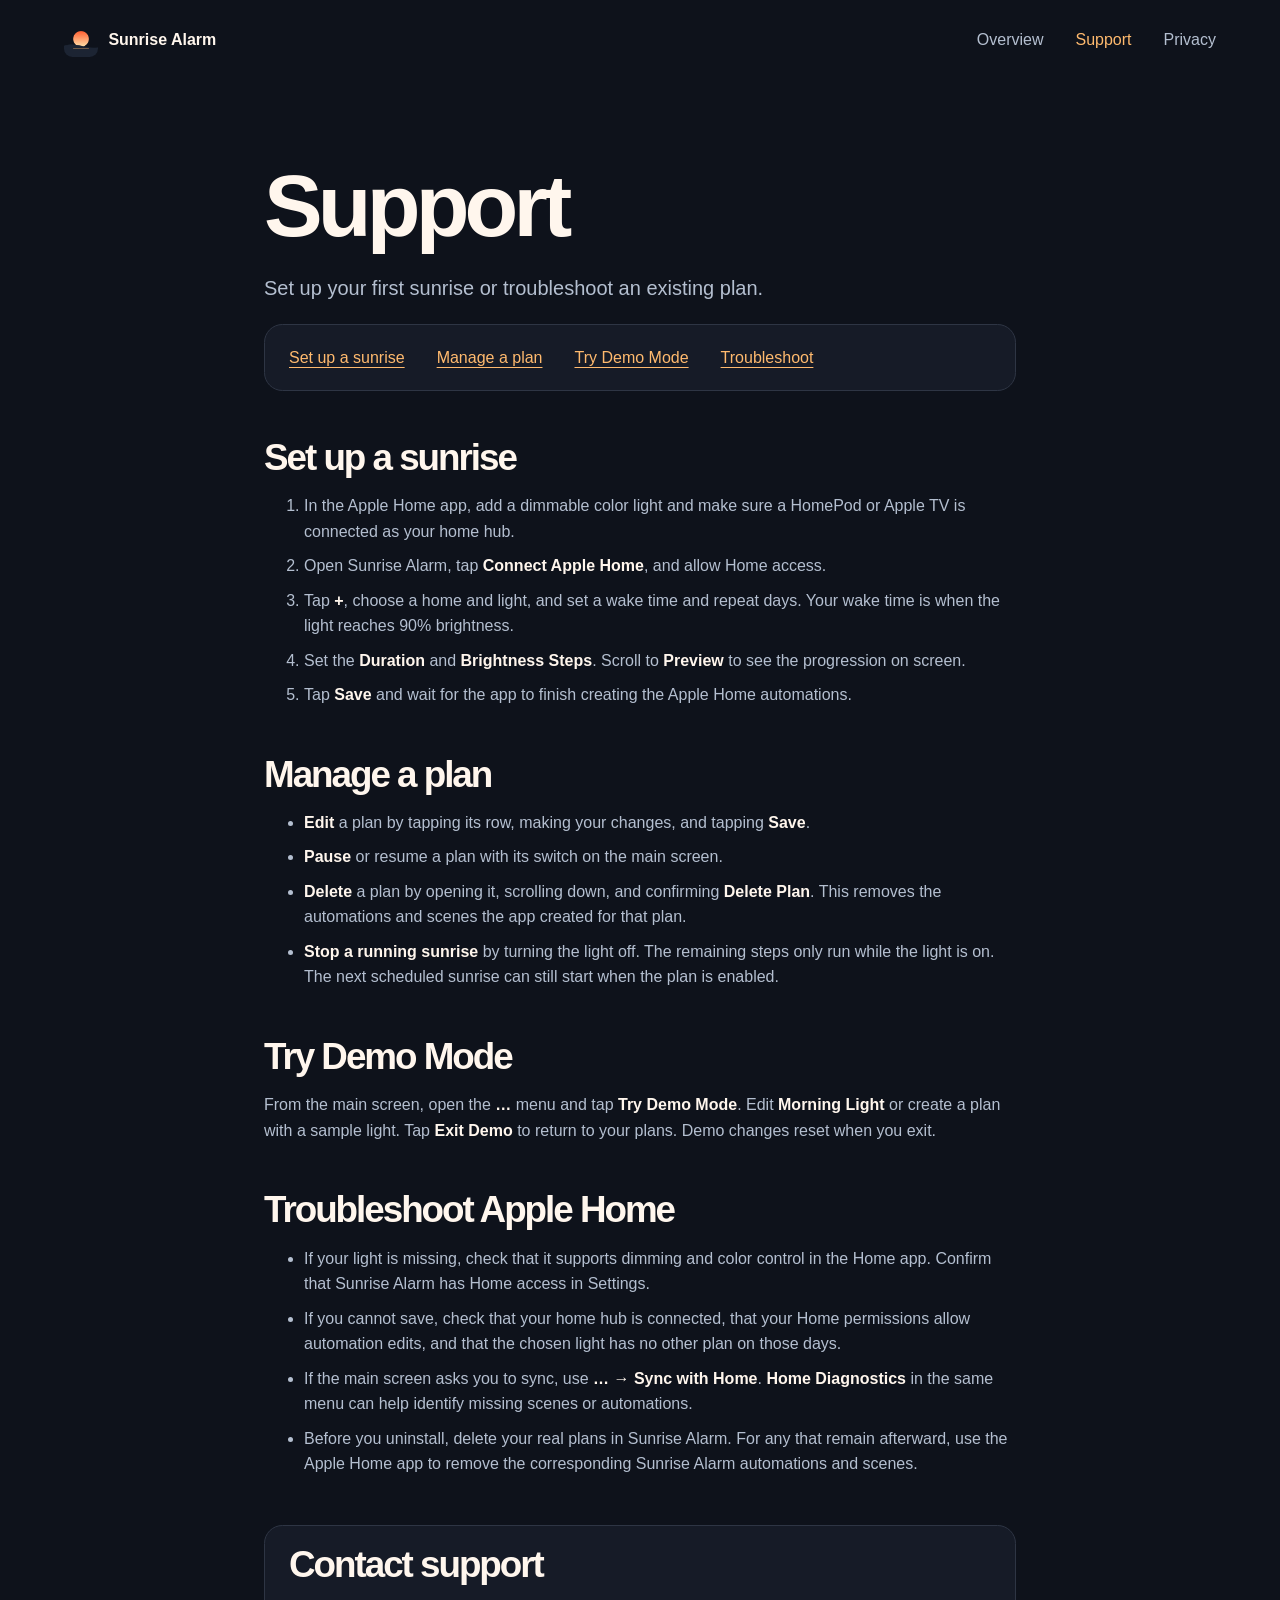
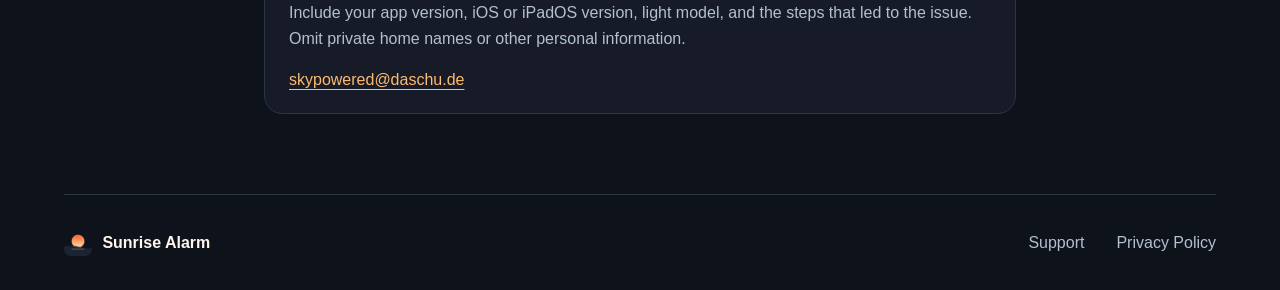
==== support.html @ 4b21ceeb "Publish the Sunrise Alarm product, support, and privacy pages" ====
<!doctype html>
<html lang="en">
<head>
  <meta charset="utf-8">
  <meta name="viewport" content="width=device-width, initial-scale=1">
  <meta name="theme-color" content="#0e121b">
  <title>Support | Sunrise Alarm</title>
  <meta name="description" content="Guides for setting up, editing, and troubleshooting Sunrise Alarm.">
  <link rel="icon" href="assets/icon.png">
  <link rel="stylesheet" href="style.css">
</head>
<body>
  <a class="skip" href="#main">Skip to content</a>
  <header class="site-header">
    <a class="brand" href="./"><img src="assets/icon.png" width="34" height="34" alt="">Sunrise Alarm</a>
    <nav aria-label="Main navigation"><a href="./">Overview</a><a href="support.html" aria-current="page">Support</a><a href="privacy.html">Privacy</a></nav>
  </header>
  <main id="main">
    <article class="document">
      <h1>Support</h1>
      <p class="intro">Set up your first sunrise or troubleshoot an existing plan.</p>
      <nav class="contents" aria-label="On this page">
        <a href="#setup">Set up a sunrise</a><a href="#manage">Manage a plan</a><a href="#demo">Try Demo Mode</a><a href="#troubleshoot">Troubleshoot</a>
      </nav>
      <section id="setup">
        <h2>Set up a sunrise</h2>
        <ol>
          <li>In the Apple Home app, add a dimmable color light and make sure a HomePod or Apple TV is connected as your home hub.</li>
          <li>Open Sunrise Alarm, tap <strong>Connect Apple Home</strong>, and allow Home access.</li>
          <li>Tap <strong>+</strong>, choose a home and light, and set a wake time and repeat days. Your wake time is when the light reaches 90% brightness.</li>
          <li>Set the <strong>Duration</strong> and <strong>Brightness Steps</strong>. Scroll to <strong>Preview</strong> to see the progression on screen.</li>
          <li>Tap <strong>Save</strong> and wait for the app to finish creating the Apple Home automations.</li>
        </ol>
      </section>
      <section id="manage">
        <h2>Manage a plan</h2>
        <ul>
          <li><strong>Edit</strong> a plan by tapping its row, making your changes, and tapping <strong>Save</strong>.</li>
          <li><strong>Pause</strong> or resume a plan with its switch on the main screen.</li>
          <li><strong>Delete</strong> a plan by opening it, scrolling down, and confirming <strong>Delete Plan</strong>. This removes the automations and scenes the app created for that plan.</li>
          <li><strong>Stop a running sunrise</strong> by turning the light off. The remaining steps only run while the light is on. The next scheduled sunrise can still start when the plan is enabled.</li>
        </ul>
      </section>
      <section id="demo">
        <h2>Try Demo Mode</h2>
        <p>From the main screen, open the <strong>…</strong> menu and tap <strong>Try Demo Mode</strong>. Edit <strong>Morning Light</strong> or create a plan with a sample light. Tap <strong>Exit Demo</strong> to return to your plans. Demo changes reset when you exit.</p>
      </section>
      <section id="troubleshoot">
        <h2>Troubleshoot Apple Home</h2>
        <ul>
          <li>If your light is missing, check that it supports dimming and color control in the Home app. Confirm that Sunrise Alarm has Home access in Settings.</li>
          <li>If you cannot save, check that your home hub is connected, that your Home permissions allow automation edits, and that the chosen light has no other plan on those days.</li>
          <li>If the main screen asks you to sync, use <strong>… → Sync with Home</strong>. <strong>Home Diagnostics</strong> in the same menu can help identify missing scenes or automations.</li>
          <li>Before you uninstall, delete your real plans in Sunrise Alarm. For any that remain afterward, use the Apple Home app to remove the corresponding Sunrise Alarm automations and scenes.</li>
        </ul>
      </section>
      <section class="contact">
        <h2>Contact support</h2>
        <p>Include your app version, iOS or iPadOS version, light model, and the steps that led to the issue. Omit private home names or other personal information.</p>
        <a href="mailto:skypowered@daschu.de">skypowered@daschu.de</a>
      </section>
    </article>
  </main>
  <footer class="site-footer">
    <a class="brand" href="./"><img src="assets/icon.png" width="28" height="28" alt="">Sunrise Alarm</a>
    <nav aria-label="Footer navigation"><a href="support.html">Support</a><a href="privacy.html">Privacy Policy</a></nav>
  </footer>
</body>
</html>
---- style.css ----
:root {
  color-scheme: dark;
  --night: #0e121b;
  --surface: #161b27;
  --gold: #ffba6e;
  --text: #fff6ed;
  --secondary: #b4bfd0;
  --line: #2e3544;
  font: 16px/1.6 -apple-system, BlinkMacSystemFont, "Segoe UI", sans-serif;
}
* { box-sizing: border-box; }
body { margin: 0; color: var(--text); background: var(--night); }
a { color: var(--gold); text-underline-offset: .22em; }
a:focus-visible { outline: 2px solid var(--gold); outline-offset: 5px; }
img { max-width: 100%; height: auto; }
.site-header, .site-footer {
  width: min(100% - 3rem, 72rem);
  margin: auto;
  min-height: 5rem;
  display: flex;
  justify-content: space-between;
  align-items: center;
  gap: 1rem;
}
.brand { display: inline-flex; gap: .65rem; align-items: center; color: var(--text); font-weight: 720; text-decoration: none; white-space: nowrap; }
.brand img { border-radius: 25%; }
nav { display: flex; gap: clamp(.7rem, 3vw, 2rem); flex-wrap: wrap; }
.site-header nav a, .site-footer nav a { color: var(--secondary); text-decoration: none; }
.site-header nav a:hover, .site-header nav a[aria-current], .site-footer nav a:hover { color: var(--gold); }
.site-footer { border-top: 1px solid var(--line); min-height: 6rem; }
.skip { position: absolute; top: .5rem; left: .5rem; z-index: 5; padding: 1rem; background: var(--night); transform: translateY(-150%); }
.skip:focus { transform: translateY(0); }
h1, h2 { font-family: ui-rounded, "SF Pro Rounded", -apple-system, sans-serif; line-height: 1.04; letter-spacing: -.055em; margin: 0 0 1rem; }
h1 { font-size: clamp(3.2rem, 8vw, 7.4rem); font-weight: 750; }
h2 { font-size: clamp(1.85rem, 4vw, 3rem); }
p { color: var(--secondary); }
.hero {
  width: min(100% - 3rem, 72rem); margin: 1.25rem auto 0;
  min-height: 38rem; position: relative; isolation: isolate; overflow: hidden;
  border: 1px solid #393343; border-radius: 2.5rem;
  background: #181a2b; display: grid; grid-template-columns: 1fr .95fr; align-items: center;
}
.hero-copy { padding: clamp(2rem, 6vw, 5rem); z-index: 2; }
.hero-copy h1 em { font-style: normal; color: var(--gold); }
.hero-copy p { font-size: clamp(1.05rem, 2vw, 1.35rem); max-width: 24rem; margin: 0 0 2rem; color: #e2dce6; }
.pill { display: inline-flex; align-items: center; gap: 1rem; padding: .75rem 1.2rem; border-radius: 100px; text-decoration: none; background: #ffe0b61c; box-shadow: inset 0 0 0 1px #ffe0b65c; color: #fff3e4; font-weight: 650; }
.pill:hover { background: #ffe0b633; }
.hero-visual { display: grid; align-items: end; justify-items: center; align-self: stretch; min-width: 0; }
.horizon { pointer-events: none; position: absolute; inset: 0; z-index: -1; background: radial-gradient(ellipse at 73% 65%, #cf765b 0, #663d54 35%, transparent 69%), linear-gradient(#131827, #212235 44%, #6b4759); overflow: hidden; }
.sun { position: absolute; width: clamp(13rem, 35vw, 28rem); aspect-ratio: 1; left: 70%; top: 18%; transform: translateX(-50%); border-radius: 100%; background: linear-gradient(#ffd29b, #dd8277); box-shadow: 0 0 75px #f9a97977; }
.hill { position: absolute; width: 145%; height: 48%; left: -20%; bottom: -19%; border-radius: 53% 58% 0 0; transform: rotate(6deg); background: #111522; }
.hero-phone { width: min(62%, 19rem); margin: 2.5rem auto 0; align-self: end; transform: translateY(2.4rem) rotate(7deg); filter: drop-shadow(0 18px 30px #0b0914a0); }
.features { width: min(100% - 3rem, 64rem); margin: clamp(4rem, 10vw, 8rem) auto; display: grid; gap: clamp(3rem, 7vw, 6rem); }
.feature { display: grid; grid-template-columns: 1fr 1fr; gap: clamp(1.5rem, 6vw, 5rem); align-items: center; }
.feature.reverse .feature-copy { order: 1; }
.feature-copy p, .requirements p { font-size: 1.13rem; max-width: 33rem; margin: 0; }
.feature-visual { border-radius: 2rem; min-height: 27rem; height: min(51vw, 32rem); overflow: hidden; display: grid; justify-items: center; align-items: start; background: radial-gradient(ellipse at 51% 70%, #534263, #24283a 69%); border: 1px solid #38364a; }
.feature-visual.warm { background: radial-gradient(ellipse at 51% 60%, #956353, #3b2d42 69%); }
.feature-visual img { width: min(62%, 17rem); margin-top: 2.25rem; filter: drop-shadow(0 14px 21px #0b091488); }
.requirements { width: min(100% - 3rem, 64rem); margin: 0 auto 5.5rem; padding: clamp(1.6rem, 5vw, 3rem); border-radius: 1.8rem; background: var(--surface); border: 1px solid var(--line); }
.text-link { display: inline-block; margin-top: 1.2rem; }
.document { width: min(100% - 3rem, 47rem); margin: clamp(2rem, 7vw, 5rem) auto 5rem; }
.document h1 { font-size: clamp(3rem, 7.2vw, 5.5rem); }
.document h2 { font-size: clamp(1.55rem, 4vw, 2.3rem); }
.document section { margin: 3rem 0 0; scroll-margin-top: 1.5rem; }
.document p, .document li { color: var(--secondary); }
.document .intro { font-size: 1.25rem; }
.document .date { font-size: .9rem; }
.document li + li { margin-top: .55rem; }
.document li strong, .document p strong { color: var(--text); }
.contents, .contact { padding: 1.25rem 1.5rem; border-radius: 1.15rem; background: var(--surface); border: 1px solid var(--line); }
@media (max-width: 680px) {
  .site-header, .site-footer, .hero, .features, .requirements, .document { width: calc(100% - 2rem); }
  .site-header, .site-footer { flex-wrap: wrap; justify-content: space-between; padding: .85rem 0; min-height: auto; font-size: .9rem; }
  .hero { grid-template-columns: 1fr; border-radius: 1.7rem; min-height: auto; }
  .hero-copy { padding: 2rem 1.5rem 0; }
  .hero-copy p { margin-bottom: 1.25rem; }
  .horizon { background: radial-gradient(ellipse at 64% 72%, #cf765b 0, #663d54 37%, transparent 69%), linear-gradient(#131827, #212235 47%, #6b4759); }
  .sun { left: 55%; top: 50%; }
  .hero-phone { width: min(58%, 14.2rem); transform: translateY(2.6rem) rotate(6deg); }
  .feature { grid-template-columns: 1fr; gap: 1rem; }
  .feature.reverse .feature-copy { order: 0; }
  .feature-visual { min-height: 24rem; }
}
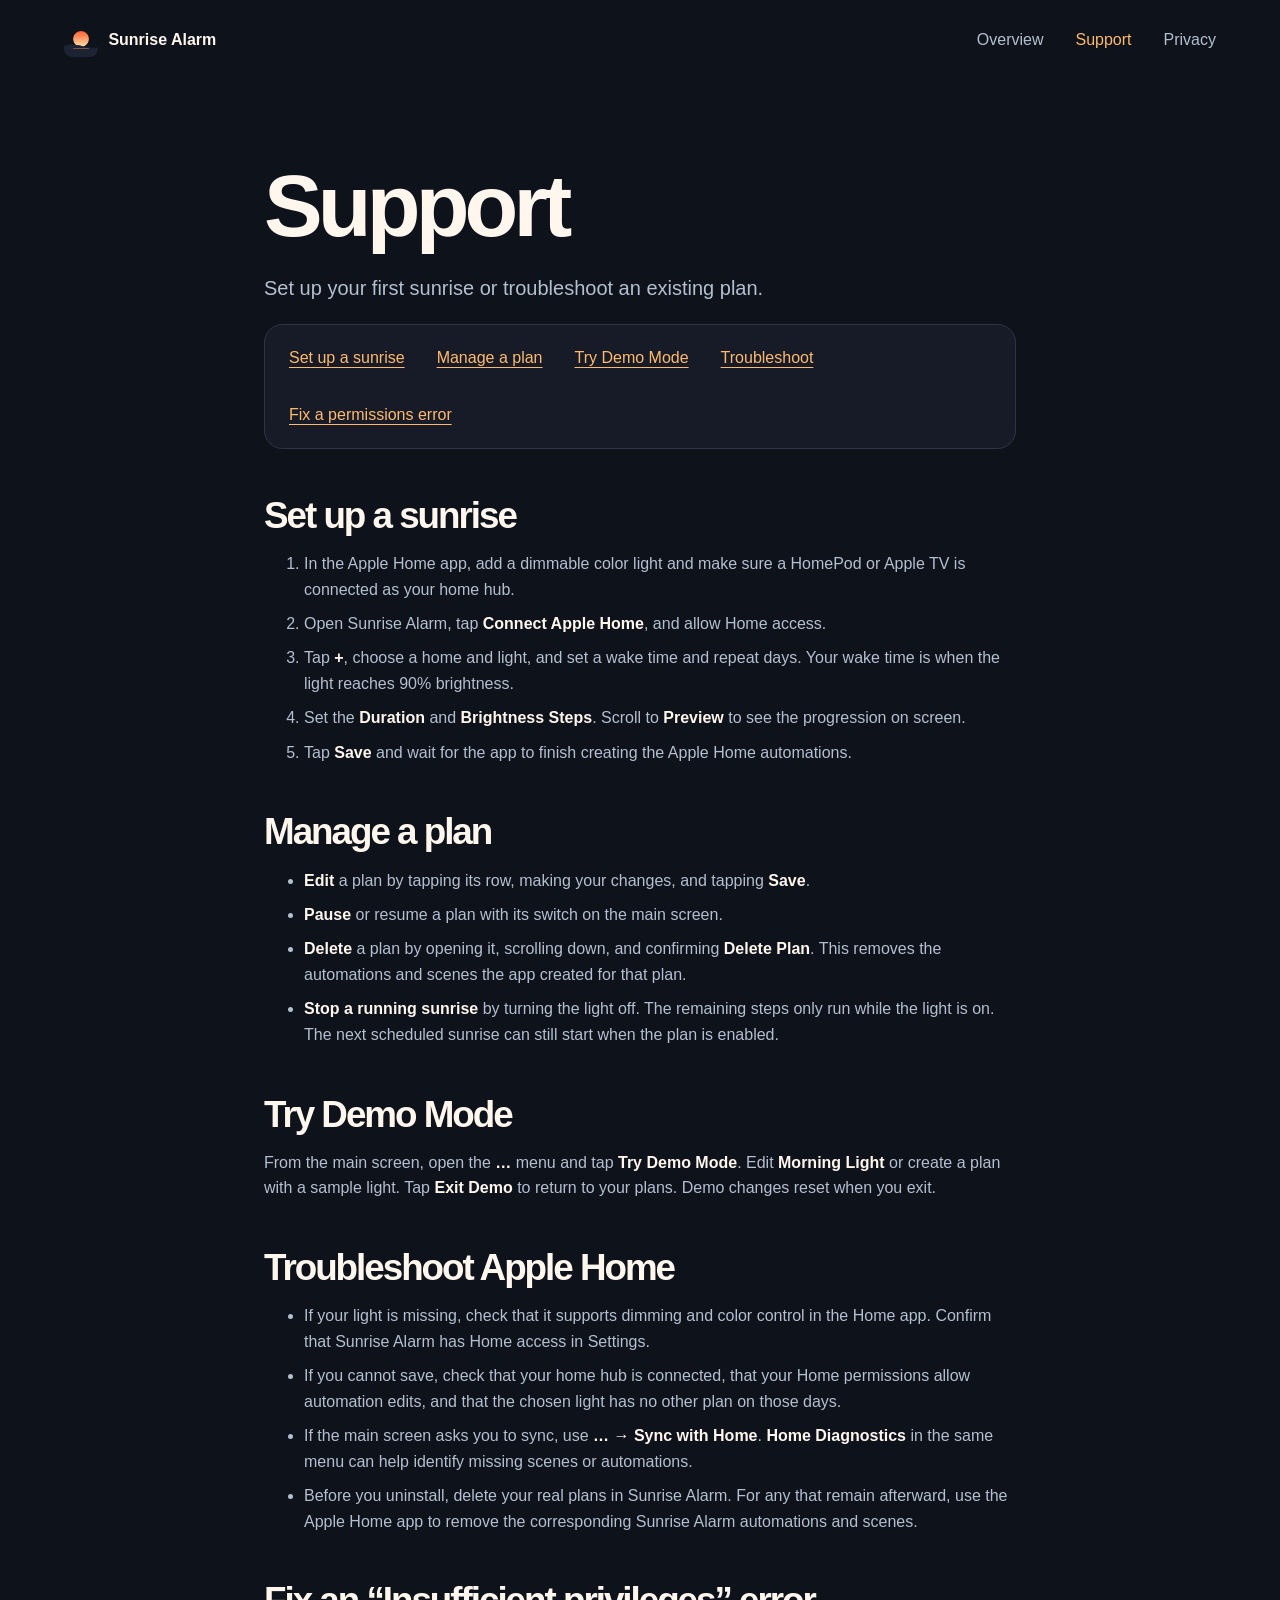
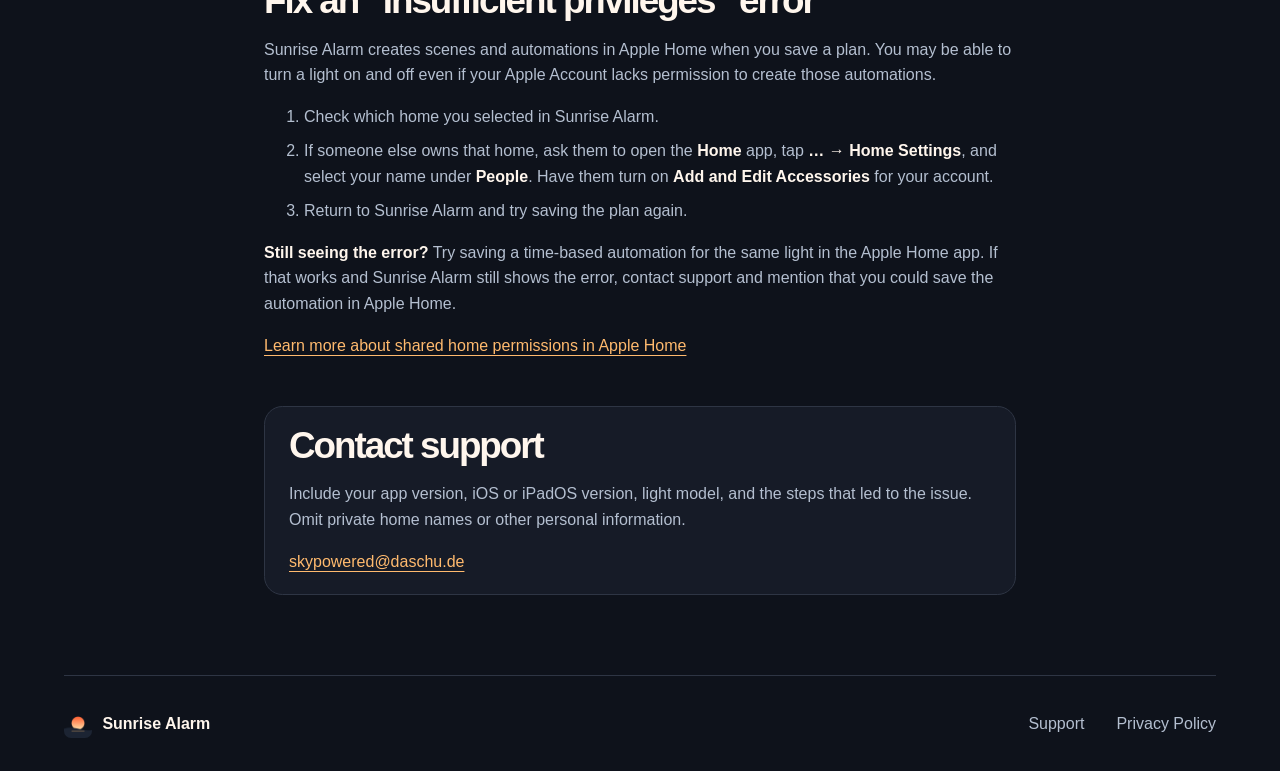
==== commit c44150be: "Add Apple Home permissions troubleshooting guide" ====
--- a/support.html
+++ b/support.html
@@ -20,7 +20,7 @@
       <h1>Support</h1>
       <p class="intro">Set up your first sunrise or troubleshoot an existing plan.</p>
       <nav class="contents" aria-label="On this page">
-        <a href="#setup">Set up a sunrise</a><a href="#manage">Manage a plan</a><a href="#demo">Try Demo Mode</a><a href="#troubleshoot">Troubleshoot</a>
+        <a href="#setup">Set up a sunrise</a><a href="#manage">Manage a plan</a><a href="#demo">Try Demo Mode</a><a href="#troubleshoot">Troubleshoot</a><a href="#permissions">Fix a permissions error</a>
       </nav>
       <section id="setup">
         <h2>Set up a sunrise</h2>
@@ -54,6 +54,17 @@
           <li>Before you uninstall, delete your real plans in Sunrise Alarm. For any that remain afterward, use the Apple Home app to remove the corresponding Sunrise Alarm automations and scenes.</li>
         </ul>
       </section>
+      <section id="permissions">
+        <h2>Fix an “Insufficient privileges” error</h2>
+        <p>Sunrise Alarm creates scenes and automations in Apple Home when you save a plan. You may be able to turn a light on and off even if your Apple Account lacks permission to create those automations.</p>
+        <ol>
+          <li>Check which home you selected in Sunrise Alarm.</li>
+          <li>If someone else owns that home, ask them to open the <strong>Home</strong> app, tap <strong>… → Home Settings</strong>, and select your name under <strong>People</strong>. Have them turn on <strong>Add and Edit Accessories</strong> for your account.</li>
+          <li>Return to Sunrise Alarm and try saving the plan again.</li>
+        </ol>
+        <p><strong>Still seeing the error?</strong> Try saving a time-based automation for the same light in the Apple Home app. If that works and Sunrise Alarm still shows the error, contact support and mention that you could save the automation in Apple Home.</p>
+        <p><a href="https://support.apple.com/en-us/102386">Learn more about shared home permissions in Apple Home</a></p>
+      </section>
       <section class="contact">
         <h2>Contact support</h2>
         <p>Include your app version, iOS or iPadOS version, light model, and the steps that led to the issue. Omit private home names or other personal information.</p>
